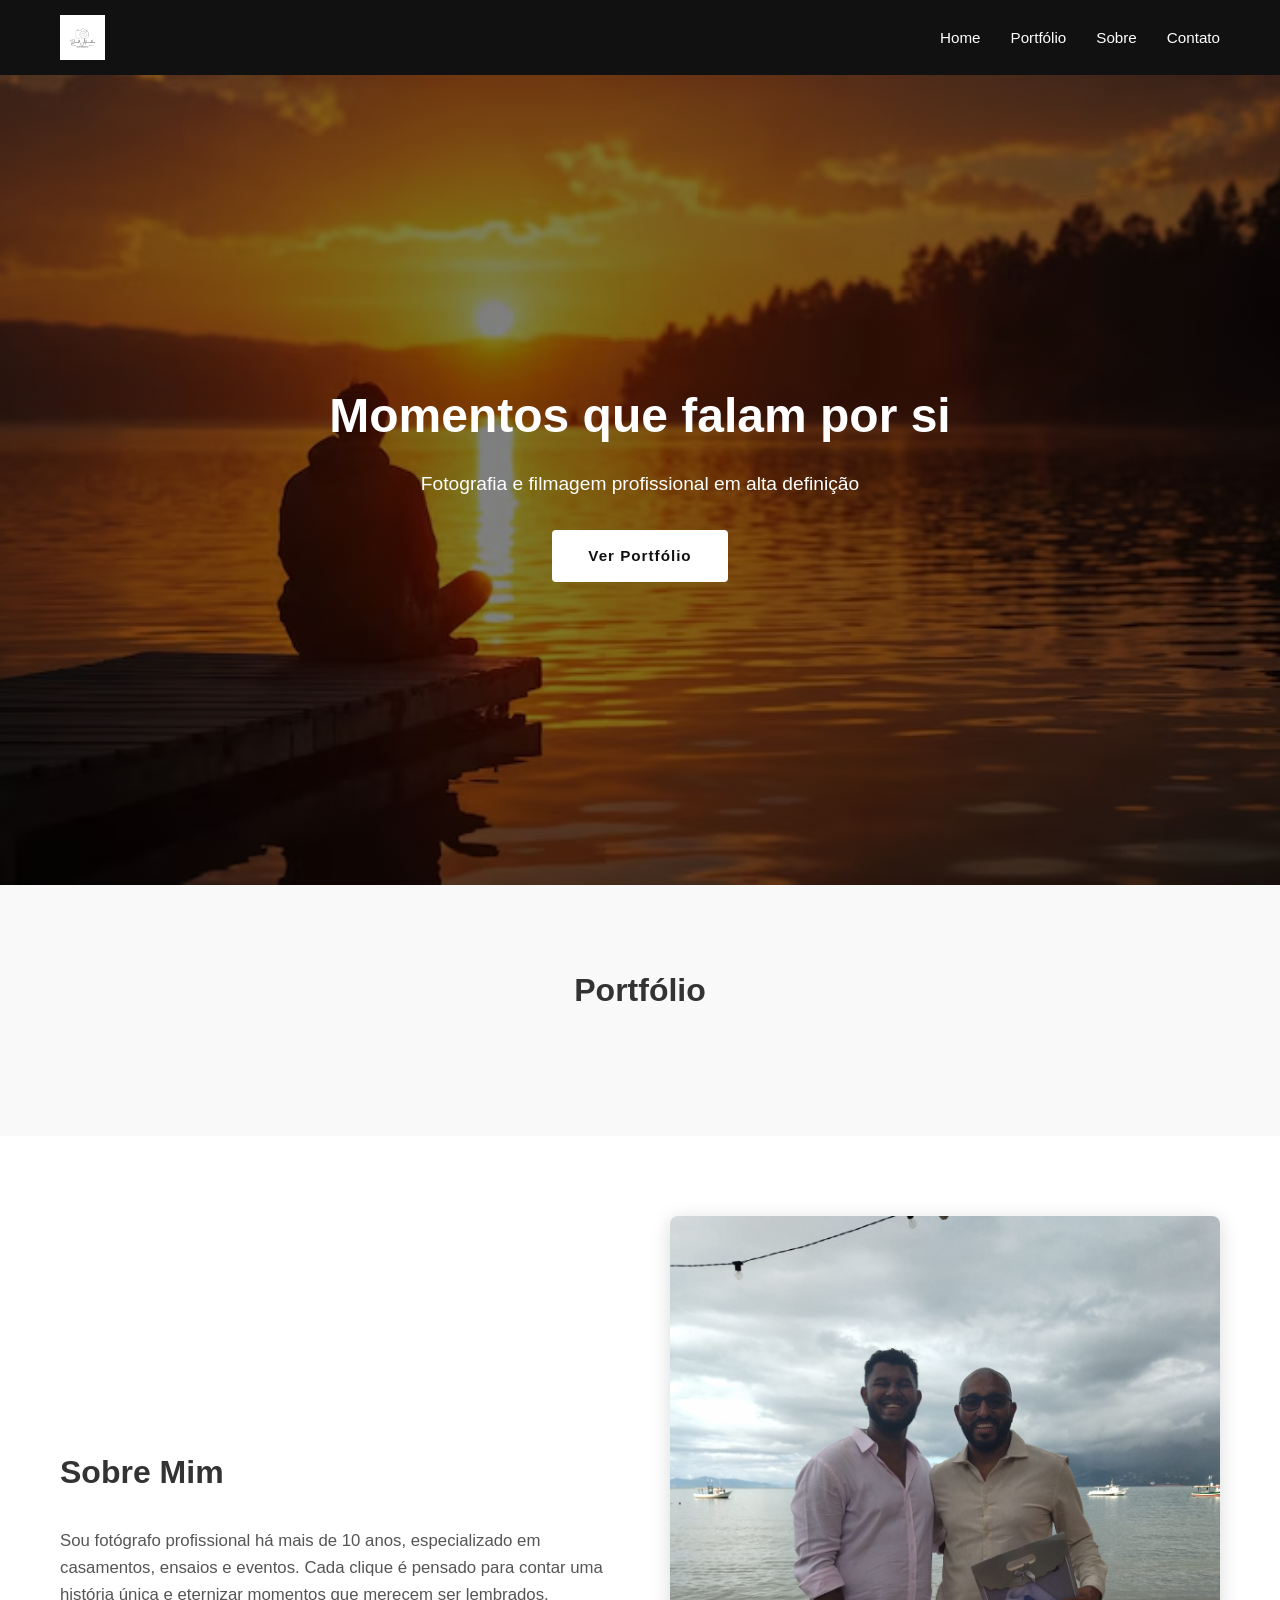
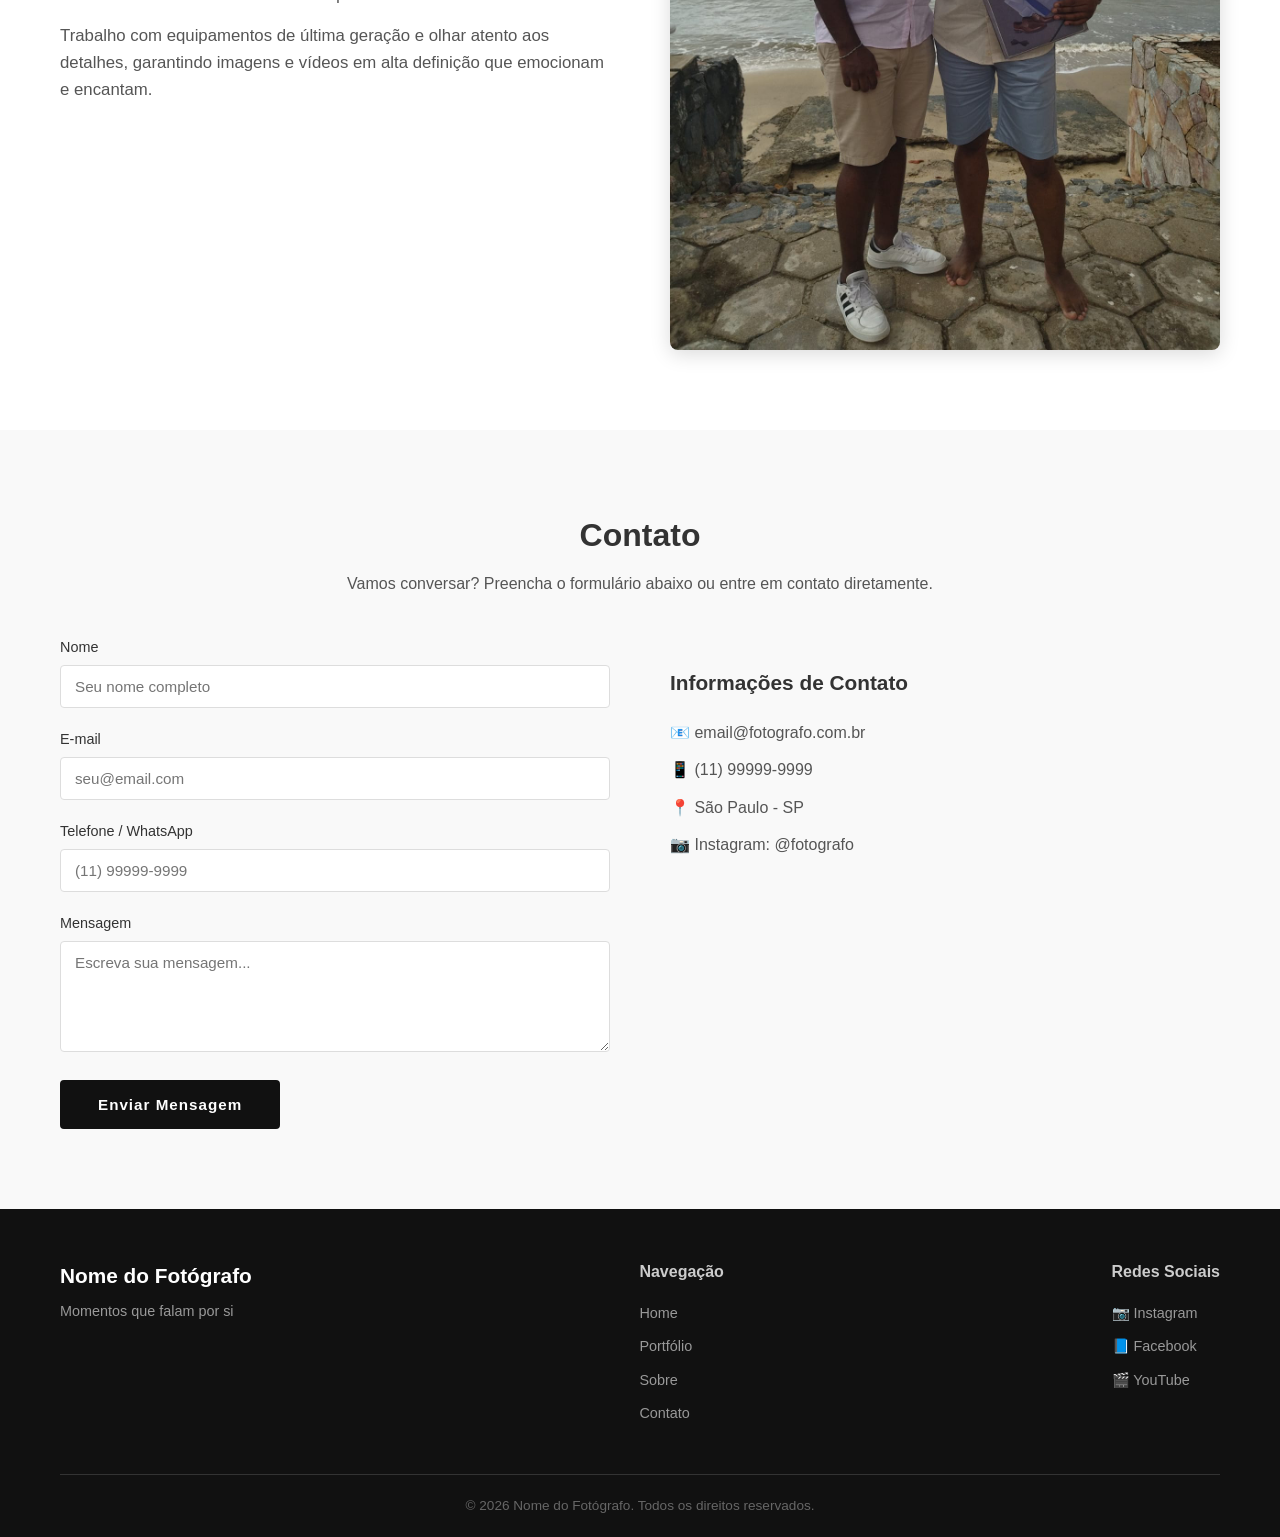
==== index.html @ e38100e6 "Google Analytics integrado" ====
<!DOCTYPE html>
<html lang="pt-br">
<head>
    <meta charset="UTF-8">
    <meta name="viewport" content="width=device-width, initial-scale=1.0">
    
    <!-- SEO -->
    <title>DVD - David Alexandre | Fotógrafo Profissional</title>
    <meta name="description" content="Fotógrafo profissional em São Paulo. Especializado em casamentos, ensaios e eventos. Fotos e vídeos em alta definição.">
    <meta name="keywords" content="fotógrafo, fotografia, casamento, ensaio, vídeo, São Paulo, alta definição, 4K">
    <meta name="author" content="David Alexandre">
    <meta name="robots" content="index, follow">
    
    <!-- Open Graph (WhatsApp, Facebook, Instagram) -->
    <meta property="og:title" content="DVD - David Alexandre | Fotógrafo Profissional">
    <meta property="og:description" content="Momentos que falam por si. Fotografia e filmagem profissional em alta definição.">
    <meta property="og:image" content="https://dev-ale1.github.io/site-fotografo/fotos/logo-og.png">
    <meta property="og:url" content="https://dev-ale1.github.io/site-fotografo">
    <meta property="og:type" content="website">
    
    <!-- Google tag (gtag.js) -->
    <script async src="https://www.googletagmanager.com/gtag/js?id=G-S7E1XCD8PY"></script>
    <script>
    window.dataLayer = window.dataLayer || [];
    function gtag(){dataLayer.push(arguments);}
    gtag('js', new Date());
     gtag('config', 'G-S7E1XCD8PY');
    </script>

    <!-- CSS -->
    <link rel="stylesheet" href="css/estilo.css?v=2">
    <link rel="stylesheet" href="css/responsivo.css?v=2">
    
    <!-- Favicon -->
    <link rel="icon" href="favicon.ico" type="image/x-icon">
</head>

<body>
    
    <header>
    <div class="container">
        <h1>
            <img src="fotos/logo.png" alt="DVD - David Alexandre | Fotógrafo" style="height: 45px; width: auto; max-width: 180px;">
        </h1>

        <nav>
            <ul>
                <li><a href="#home">Home</a></li>
                <li><a href="#portfolio">Portfólio</a></li>
                <li><a href="#sobre">Sobre</a></li>
                <li><a href="#contato">Contato</a></li>
            </ul>
        </nav>
    </div>
</header>

<main>
    <section id="home" class="hero">
        <div class="container">
            <h2>Momentos que falam por si</h2>
            <p>Fotografia e filmagem profissional em alta definição</p>
            <a href="#portfolio" class="btn">Ver Portfólio</a>
        </div>
    </section>

    <section id="portfolio" class="portfolio">
    <div class="container">
        <h2>Portfólio</h2>
        <div class="galeria">
             <!-- Fotos carregadas do Firebase -->            
        </div>
    </div>
</section>

<section id="sobre" class="sobre">
    <div class="container">
        <div class="sobre-conteudo">
            <div class="sobre-texto">
                <h2>Sobre Mim</h2>
                <p>
                    Sou fotógrafo profissional há mais de 10 anos, especializado em 
                    casamentos, ensaios e eventos. Cada clique é pensado para contar 
                    uma história única e eternizar momentos que merecem ser lembrados.
                </p>
                <p>
                    Trabalho com equipamentos de última geração e olhar atento aos 
                    detalhes, garantindo imagens e vídeos em alta definição que 
                    emocionam e encantam.
                </p>
            </div>
            <div class="sobre-imagem">
                <img src="fotos/fotografo.jpeg" alt="Foto do fotógrafo" loading="lazy">
            </div>
        </div>
    </div>
</section>

<section id="contato" class="contato">
    <div class="container">
        <h2>Contato</h2>
        <p>Vamos conversar? Preencha o formulário abaixo ou entre em contato diretamente.</p>
        
        <div class="contato-conteudo">
            
            <form class="formulario">
                <div class="campo">
                    <label for="nome">Nome</label>
                    <input type="text" id="nome" name="nome" placeholder="Seu nome completo" required>
                </div>
                
                <div class="campo">
                    <label for="email">E-mail</label>
                    <input type="email" id="email" name="email" placeholder="seu@email.com" required>
                </div>
                
                <div class="campo">
                    <label for="telefone">Telefone / WhatsApp</label>
                    <input type="tel" id="telefone" name="telefone" placeholder="(11) 99999-9999">
                </div>
                
                <div class="campo">
                    <label for="mensagem">Mensagem</label>
                    <textarea id="mensagem" name="mensagem" rows="5" placeholder="Escreva sua mensagem..." required></textarea>
                </div>
                
                <button type="submit" class="btn">Enviar Mensagem</button>
            </form>
            
            <div class="contato-info">
                <h3>Informações de Contato</h3>
                <p>📧 email@fotografo.com.br</p>
                <p>📱 (11) 99999-9999</p>
                <p>📍 São Paulo - SP</p>
                <p>📷 Instagram: @fotografo</p>
            </div>
            
        </div>
    </div>
</section>
</main>

<footer>
    <div class="container">
        <div class="footer-conteudo">
            
            <div class="footer-marca">
                <h3>Nome do Fotógrafo</h3>
                <p>Momentos que falam por si</p>
            </div>
            
            <div class="footer-links">
                <h4>Navegação</h4>
                <ul>
                    <li><a href="#home">Home</a></li>
                    <li><a href="#portfolio">Portfólio</a></li>
                    <li><a href="#sobre">Sobre</a></li>
                    <li><a href="#contato">Contato</a></li>
                </ul>
            </div>
            
            <div class="footer-social">
                <h4>Redes Sociais</h4>
                <ul>
                    <li><a href="#">📷 Instagram</a></li>
                    <li><a href="#">📘 Facebook</a></li>
                    <li><a href="#">🎬 YouTube</a></li>
                </ul>
            </div>
            
        </div>
        
        <div class="footer-copy">
            <p>&copy; 2026 Nome do Fotógrafo. Todos os direitos reservados.</p>
        </div>
    </div>
</footer>
   
  <script src="https://www.gstatic.com/firebasejs/9.23.0/firebase-app-compat.js"></script>
  <script src="https://www.gstatic.com/firebasejs/9.23.0/firebase-firestore-compat.js"></script>
  <script src="js/script.js"></script>
  <script src="js/site.js"></script>

</body>
</body>
</html>
---- css/estilo.css ----
/* ========== RESET E CONFIGURAÇÕES BASE ========== */

* {
    margin: 0;
    padding: 0;
    box-sizing: border-box;
}

html {
    scroll-behavior: smooth;
}

body {
    font-family: 'Segoe UI', Tahoma, Geneva, Verdana, sans-serif;
    line-height: 1.6;
    color: #333;
    background-color: #fff;
}

.container {
    max-width: 1200px;
    margin: 0 auto;
    padding: 0 20px;
}

img {
    max-width: 100%;
    height: auto;
    display: block;
}

a {
    text-decoration: none;
    color: inherit;
}

ul {
    list-style: none;
}

/* ========== HEADER E MENU ========== */

header {
    background-color: #111;
    color: #fff;
    padding: 15px 0;
    position: sticky;
    top: 0;
    z-index: 1000;
}

header .container {
    display: flex;
    justify-content: space-between;
    align-items: center;
}

header h1 {
    font-size: 1.5rem;
    font-weight: 700;
    letter-spacing: 1px;
}

header h1 img {
    height: 45px;
    width: auto;
    vertical-align: middle;
}

header nav ul {
    display: flex;
    gap: 30px;
}

header nav a {
    font-size: 0.95rem;
    font-weight: 500;
    transition: color 0.3s;
}

header nav a:hover {
    color: #ccc;
}

/* ========== MENU MOBILE ========== */

.menu-toggle {
    display: none;
    background: none;
    border: none;
    color: #fff;
    font-size: 1.8rem;
    cursor: pointer;
}

/* ========== SEÇÃO HERO ========== */

.hero {
    background: linear-gradient(rgba(0, 0, 0, 0.5), rgba(0, 0, 0, 0.5)),
        url('../fotos/hero-bg.jpg');
    background-size: cover;
    background-position: center;
    background-repeat: no-repeat;
    height: 90vh;
    display: flex;
    align-items: center;
    text-align: center;
    color: #fff;
}

.hero h2 {
    font-size: 3rem;
    margin-bottom: 15px;
}

.hero p {
    font-size: 1.2rem;
    margin-bottom: 30px;
}

.btn {
    display: inline-block;
    background-color: #fff;
    color: #111;
    padding: 14px 36px;
    border-radius: 4px;
    font-weight: 600;
    font-size: 0.95rem;
    letter-spacing: 1px;
    transition: background-color 0.3s, color 0.3s;
}

.btn:hover {
    background-color: #111;
    color: #fff;
}

/* ========== SEÇÃO PORTFÓLIO ========== */

.portfolio {
    padding: 80px 0;
    background-color: #f9f9f9;
}

.portfolio h2 {
    text-align: center;
    font-size: 2rem;
    margin-bottom: 40px;
}

.galeria {
    display: grid;
    grid-template-columns: repeat(3, 1fr);
    gap: 20px;
}

.foto {
    overflow: hidden;
    border-radius: 6px;
    box-shadow: 0 4px 15px rgba(0, 0, 0, 0.1);
    transition: transform 0.3s, box-shadow 0.3s;
}

.foto:hover {
    transform: scale(1.03);
    box-shadow: 0 8px 25px rgba(0, 0, 0, 0.2);
}

.foto img {
    width: 100%;
    height: 300px;
    object-fit: cover;
}

/* ========== SEÇÃO SOBRE ========== */

.sobre {
    padding: 80px 0;
}

.sobre h2 {
    font-size: 2rem;
    margin-bottom: 30px;
}

.sobre-conteudo {
    display: flex;
    align-items: center;
    gap: 60px;
}

.sobre-texto {
    flex: 1;
}

.sobre-texto p {
    margin-bottom: 15px;
    font-size: 1.05rem;
    color: #555;
}

.sobre-imagem {
    flex: 1;
}

.sobre-imagem img {
    width: 100%;
    border-radius: 8px;
    box-shadow: 0 4px 20px rgba(0, 0, 0, 0.15);
}

/* ========== SEÇÃO CONTATO ========== */

.contato {
    padding: 80px 0;
    background-color: #f9f9f9;
}

.contato h2 {
    text-align: center;
    font-size: 2rem;
    margin-bottom: 10px;
}

.contato>.container>p {
    text-align: center;
    color: #555;
    margin-bottom: 40px;
}

.contato-conteudo {
    display: flex;
    gap: 60px;
}

.formulario {
    flex: 1;
}

.contato-info {
    flex: 1;
}

.campo {
    margin-bottom: 20px;
}

.campo label {
    display: block;
    margin-bottom: 6px;
    font-weight: 500;
    font-size: 0.9rem;
    color: #333;
}

.campo input,
.campo textarea {
    width: 100%;
    padding: 12px 14px;
    border: 1px solid #ddd;
    border-radius: 4px;
    font-family: inherit;
    font-size: 0.95rem;
    transition: border-color 0.3s;
}

.campo input:focus,
.campo textarea:focus {
    outline: none;
    border-color: #888;
}

.campo textarea {
    resize: vertical;
}

.formulario .btn {
    border: 2px solid #111;
    cursor: pointer;
    background-color: #111;
    color: #fff;
}

.formulario .btn:hover {
    background-color: #fff;
    color: #111;
}

.contato-info {
    padding-top: 30px;
}

.contato-info h3 {
    font-size: 1.3rem;
    margin-bottom: 20px;
}

.contato-info p {
    margin-bottom: 12px;
    font-size: 1rem;
    color: #555;
}

/* ========== FOOTER ========== */

footer {
    background-color: #111;
    color: #fff;
    padding: 50px 0 20px;
}

.footer-conteudo {
    display: flex;
    justify-content: space-between;
    gap: 40px;
    margin-bottom: 40px;
}

.footer-marca h3 {
    font-size: 1.3rem;
    margin-bottom: 8px;
}

.footer-marca p {
    color: #999;
    font-size: 0.9rem;
}

.footer-links h4,
.footer-social h4 {
    font-size: 1rem;
    margin-bottom: 15px;
    color: #ccc;
}

.footer-links ul li,
.footer-social ul li {
    margin-bottom: 8px;
}

.footer-links a,
.footer-social a {
    color: #999;
    font-size: 0.9rem;
    transition: color 0.3s;
}

.footer-links a:hover,
.footer-social a:hover {
    color: #fff;
}

.footer-copy {
    border-top: 1px solid #333;
    padding-top: 20px;
    text-align: center;
}

.footer-copy p {
    color: #666;
    font-size: 0.85rem;
}

/* ========== SEÇÃO VÍDEOS ========== */

.videos {
    padding: 80px 0;
}

.videos h2 {
    text-align: center;
    font-size: 2rem;
    margin-bottom: 40px;
}

.galeria-videos {
    display: grid;
    grid-template-columns: repeat(2, 1fr);
    gap: 30px;
}

@media (max-width: 768px) {
    .galeria-videos {
        grid-template-columns: 1fr;
    }
}

/* Quando tiver apenas 1 vídeo, centraliza */
.galeria-videos:has(.video-item:only-child) {
    grid-template-columns: 600px;
    justify-content: center;
}

.video-item {
    background-color: #f9f9f9;
    border-radius: 8px;
    overflow: hidden;
    box-shadow: 0 4px 15px rgba(0, 0, 0, 0.1);    
}

.video-item iframe {
    display: block;
}

.video-item p {
    padding: 15px;
    font-size: 0.95rem;
    color: #333;
    text-align: center;
}

@media (max-width: 768px) {
    .galeria-videos {
        grid-template-columns: 1fr;
    }
}
/* ========== LIGHTBOX ========== */

.lightbox {
    display: none;
    position: fixed;
    top: 0;
    left: 0;
    width: 100%;
    height: 100%;
    background-color: rgba(0, 0, 0, 0.9);
    z-index: 2000;
    justify-content: center;
    align-items: center;
}

.lightbox.ativo {
    display: flex;
}

.lightbox-img {
    max-width: 90%;
    max-height: 90%;
    object-fit: contain;
    border-radius: 4px;
}

.lightbox-fechar {
    position: absolute;
    top: 20px;
    right: 30px;
    color: #fff;
    font-size: 2.5rem;
    cursor: pointer;
    z-index: 2001;
    transition: color 0.3s;
}

.lightbox-fechar:hover {
    color: #ccc;
}

/* ========== MENSAGEM DE FEEDBACK ========== */

.mensagem-feedback {
    padding: 14px 18px;
    border-radius: 4px;
    margin-bottom: 20px;
    font-size: 0.9rem;
    font-weight: 500;
}

.mensagem-feedback.sucesso {
    background-color: #d4edda;
    color: #155724;
    border: 1px solid #c3e6cb;
}

.mensagem-feedback.erro {
    background-color: #f8d7da;
    color: #721c24;
    border: 1px solid #f5c6cb;
}
---- css/responsivo.css ----
/* ========== RESPONSIVO ========== */

/* Tablet (até 768px) */
@media (max-width: 768px) {

    .hero h2 {
        font-size: 2rem;
    }

    .hero p {
        font-size: 1rem;
    }

    .galeria {
        grid-template-columns: repeat(2, 1fr);
    }

    .sobre-conteudo {
        flex-direction: column;
        gap: 30px;
    }

    .contato-conteudo {
        flex-direction: column;
        gap: 30px;
    }

    .footer-conteudo {
        flex-direction: column;
        gap: 30px;
        text-align: center;
    }

}

/* Celular (até 480px) */
@media (max-width: 480px) {

    header .container {
        flex-direction: column;
        gap: 15px;
    }

    header nav ul {
        gap: 15px;
    }

    .hero {
        height: 70vh;
    }

    .hero h2 {
        font-size: 1.6rem;
    }

    .galeria {
        grid-template-columns: 1fr;
    }

    .foto img {
        height: 250px;
    }

    /* Menu mobile */
    .menu-toggle {
        display: block;
    }

    nav {
        display: none;
        width: 100%;
    }

    nav.ativo {
        display: block;
    }

    nav ul {
        flex-direction: column;
        gap: 15px;
        padding-top: 15px;
    }

}
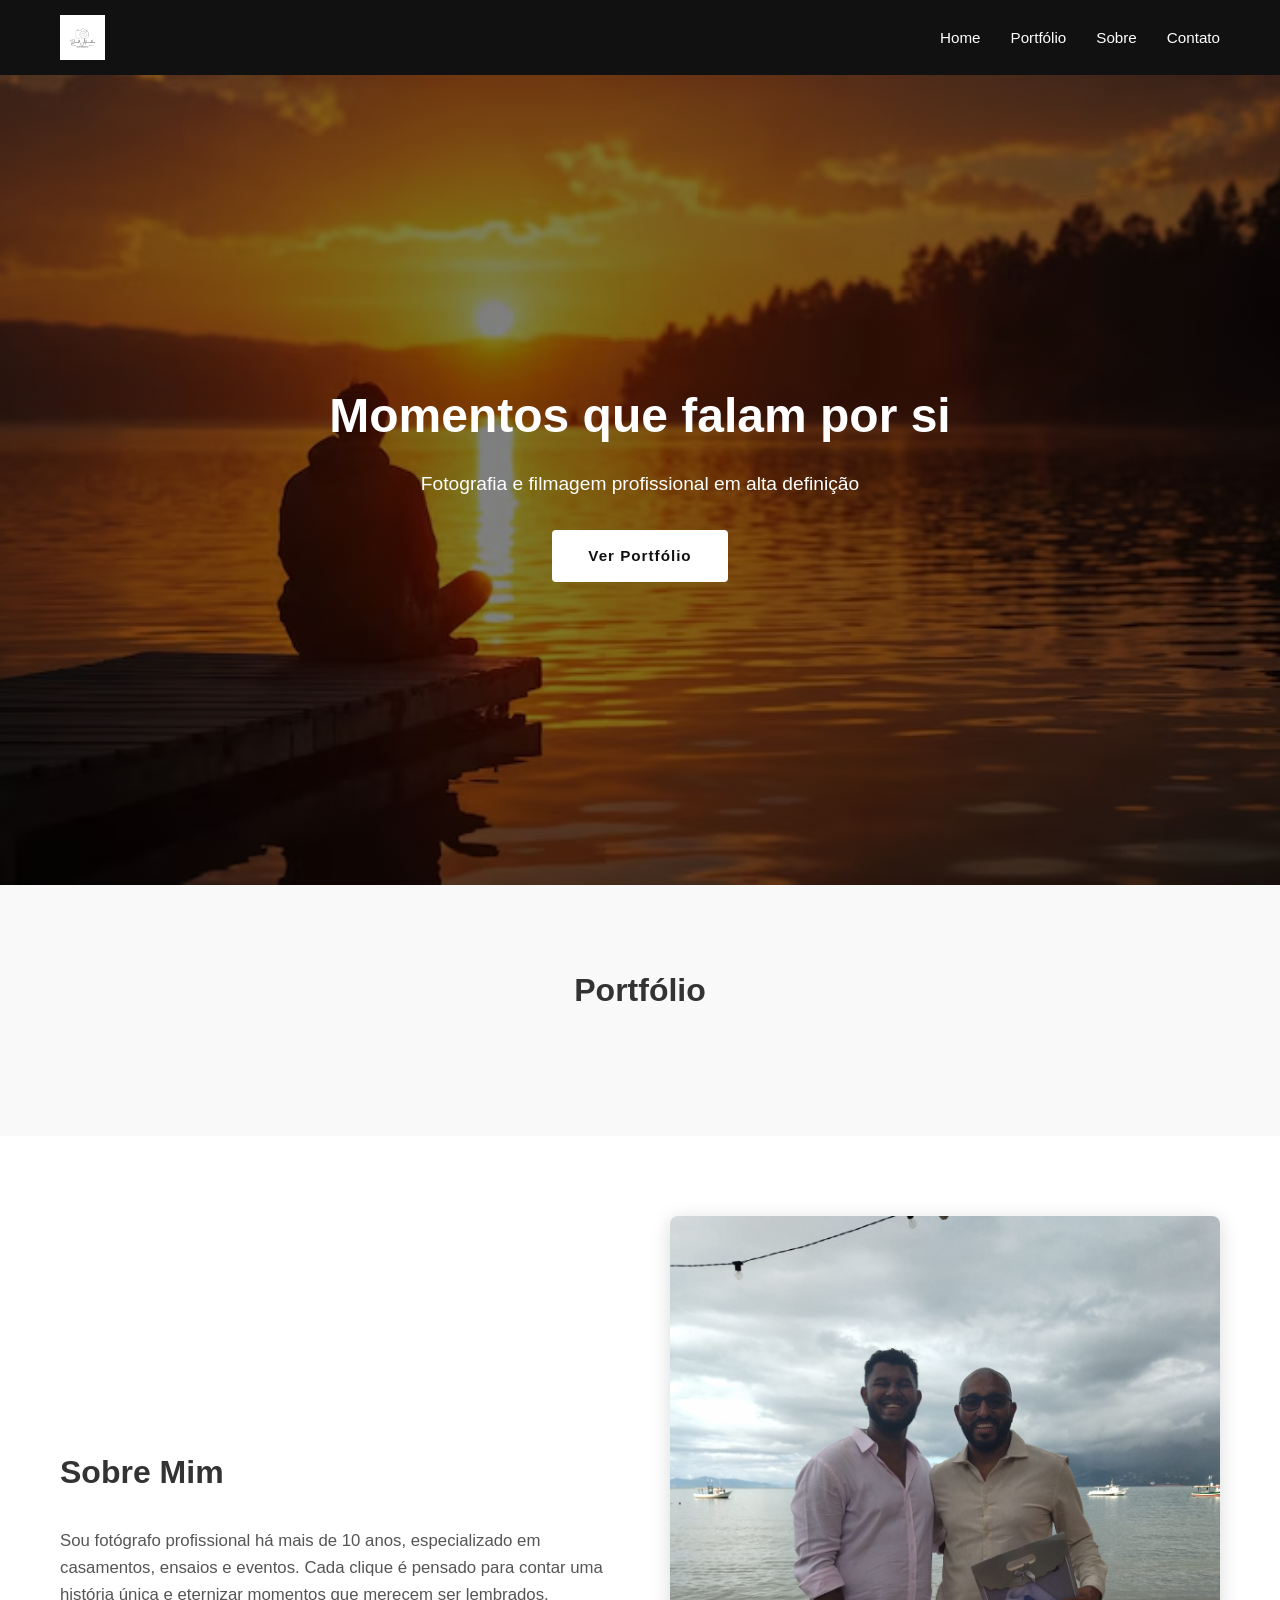
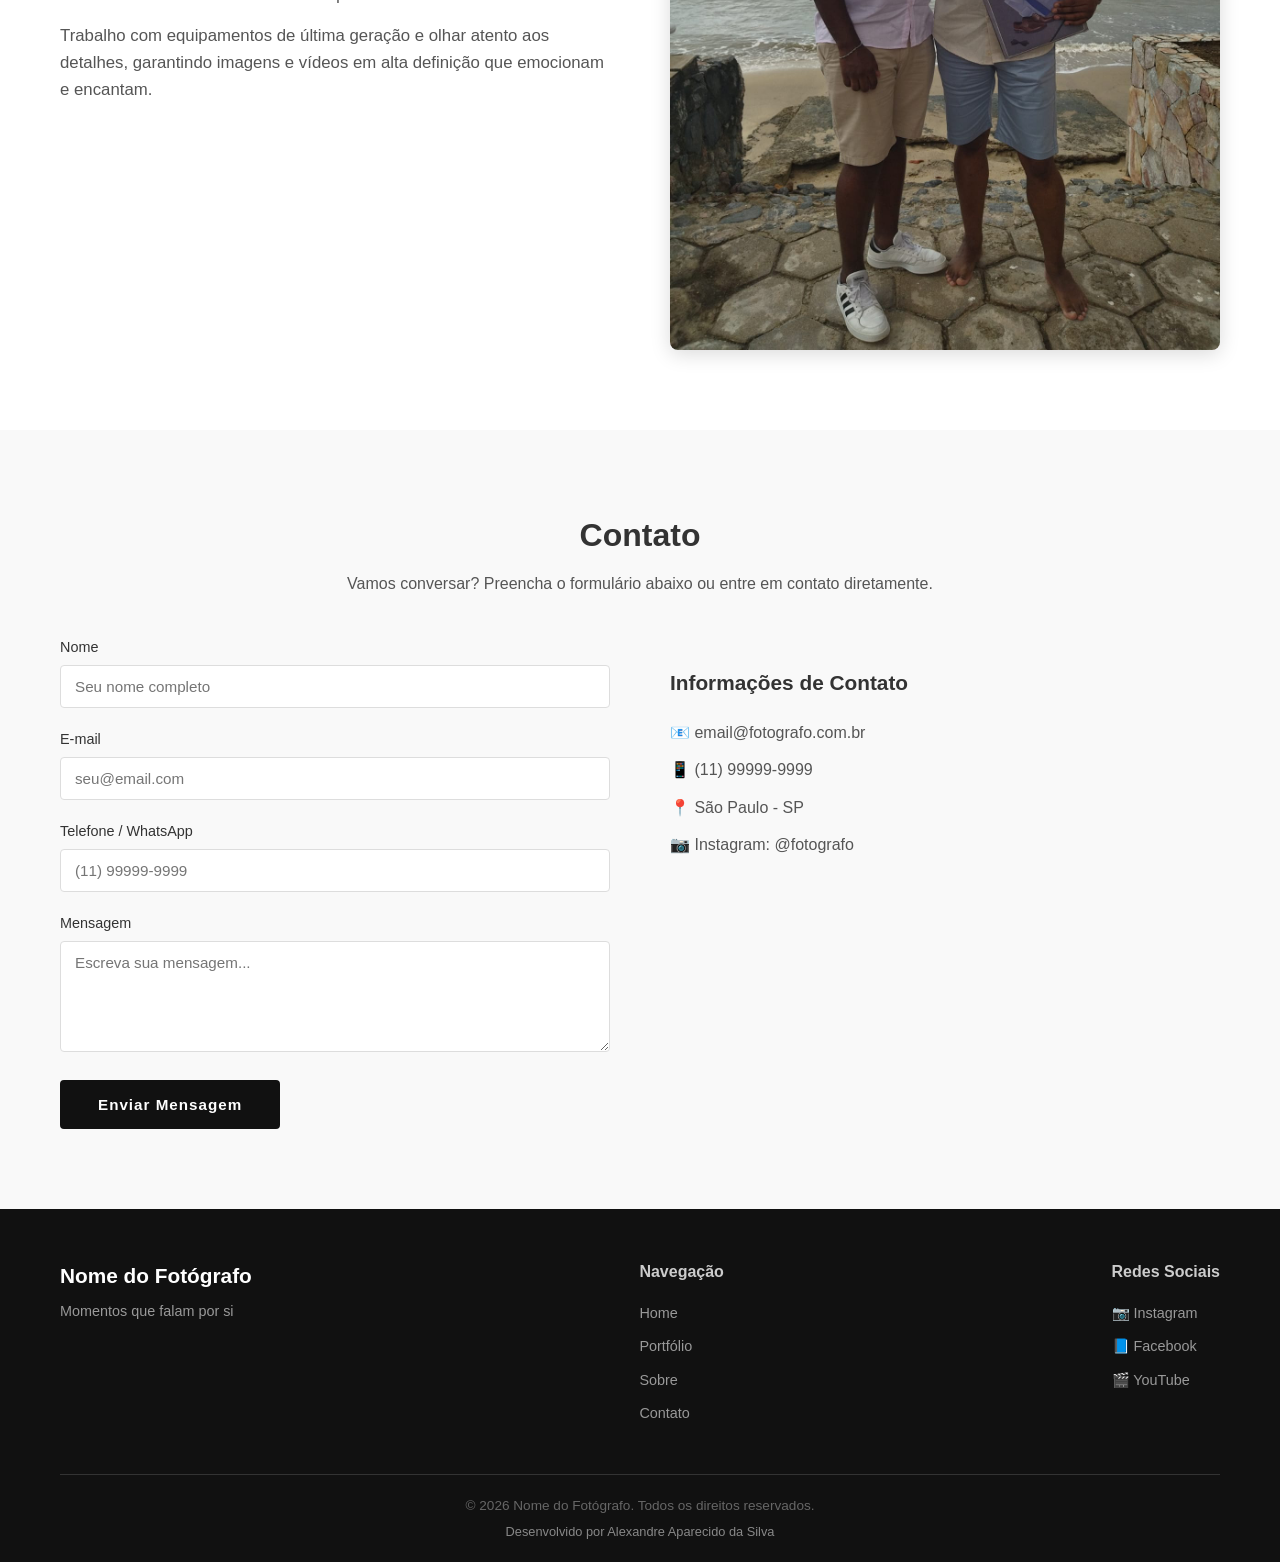
==== commit 2a445f0b: "Adicionar créditos" ====
--- a/index.html
+++ b/index.html
@@ -28,8 +28,8 @@
     </script>
 
     <!-- CSS -->
-    <link rel="stylesheet" href="css/estilo.css?v=2">
-    <link rel="stylesheet" href="css/responsivo.css?v=2">
+    <link rel="stylesheet" href="css/estilo.css?v=3">
+    <link rel="stylesheet" href="css/responsivo.css?v=3">
     
     <!-- Favicon -->
     <link rel="icon" href="favicon.ico" type="image/x-icon">
@@ -102,7 +102,7 @@
         
         <div class="contato-conteudo">
             
-            <form class="formulario">
+           <form class="formulario" action="https://formspree.io/f/mnjrvknr" method="POST">
                 <div class="campo">
                     <label for="nome">Nome</label>
                     <input type="text" id="nome" name="nome" placeholder="Seu nome completo" required>
@@ -171,6 +171,8 @@
         
         <div class="footer-copy">
             <p>&copy; 2026 Nome do Fotógrafo. Todos os direitos reservados.</p>
+            <p style="margin-top: 5px; font-size: 0.8rem; color: #888;">
+            Desenvolvido por Alexandre Aparecido da Silva
         </div>
     </div>
 </footer>
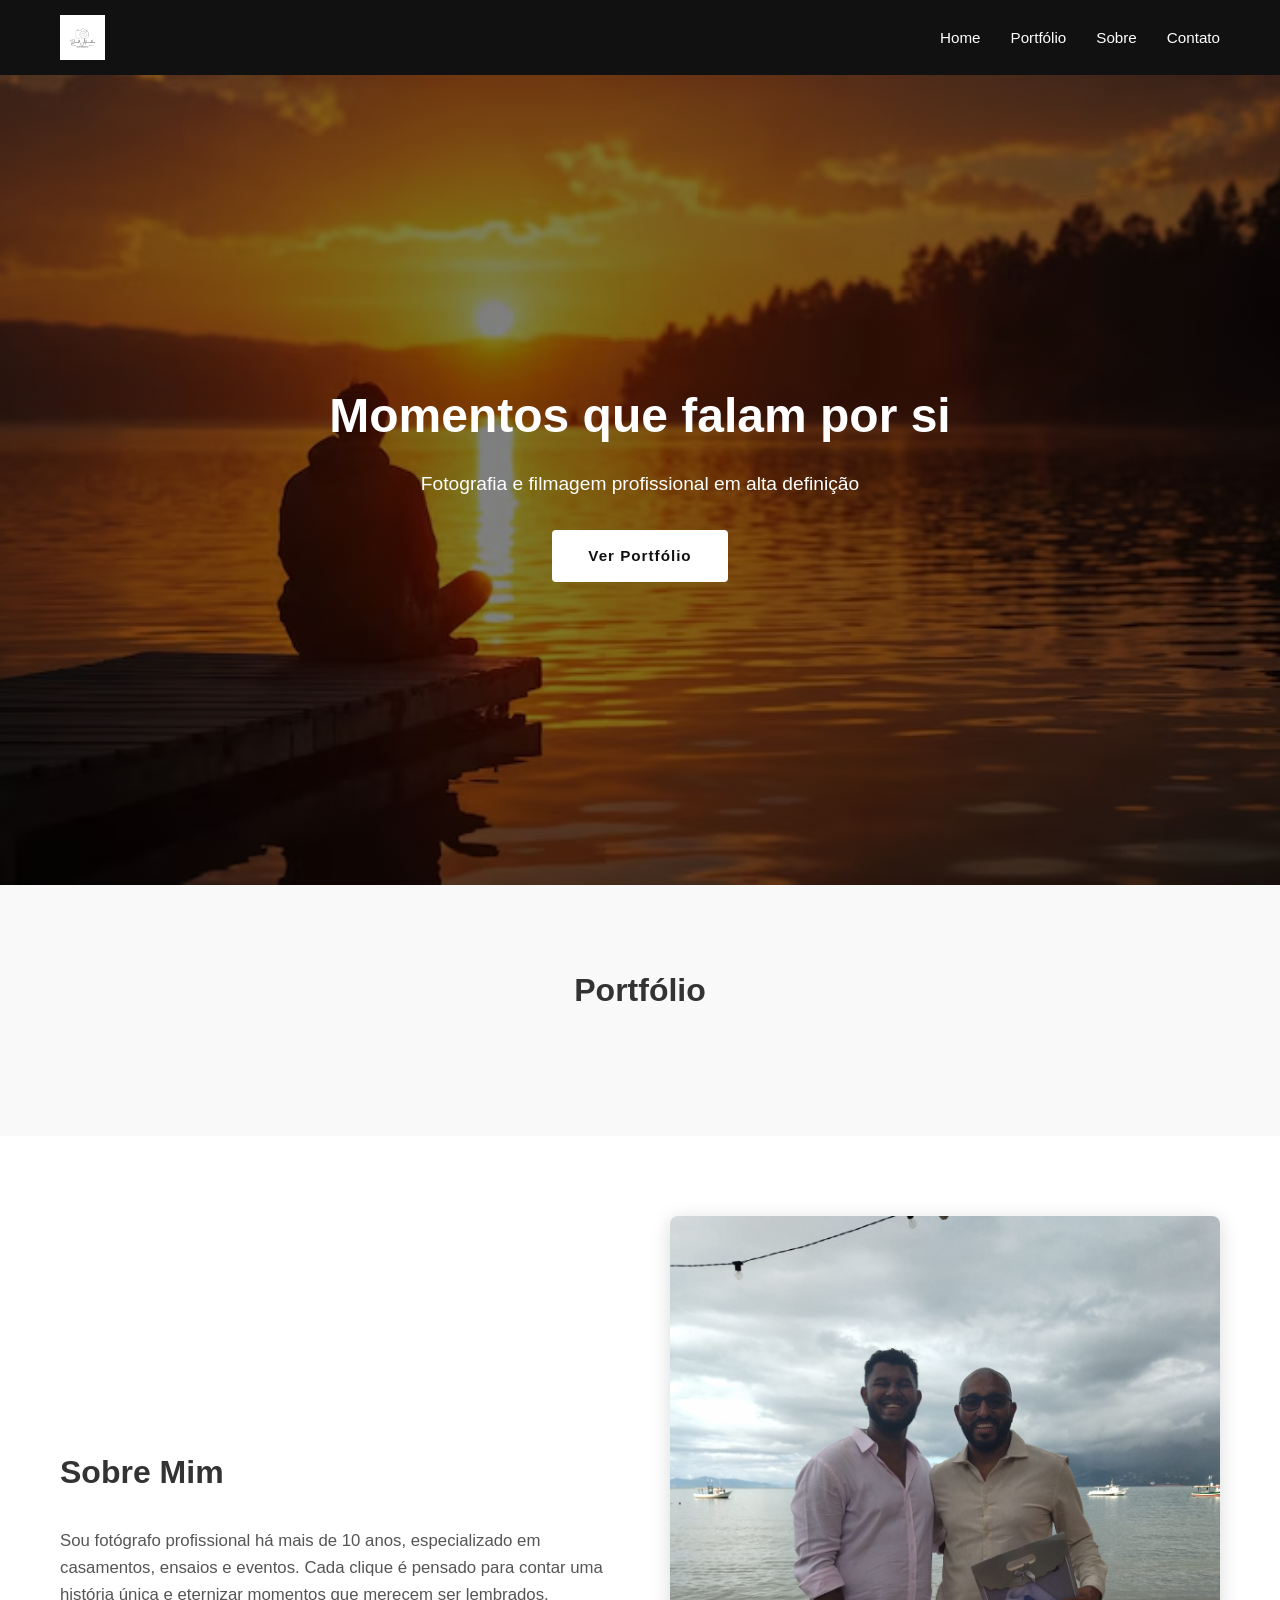
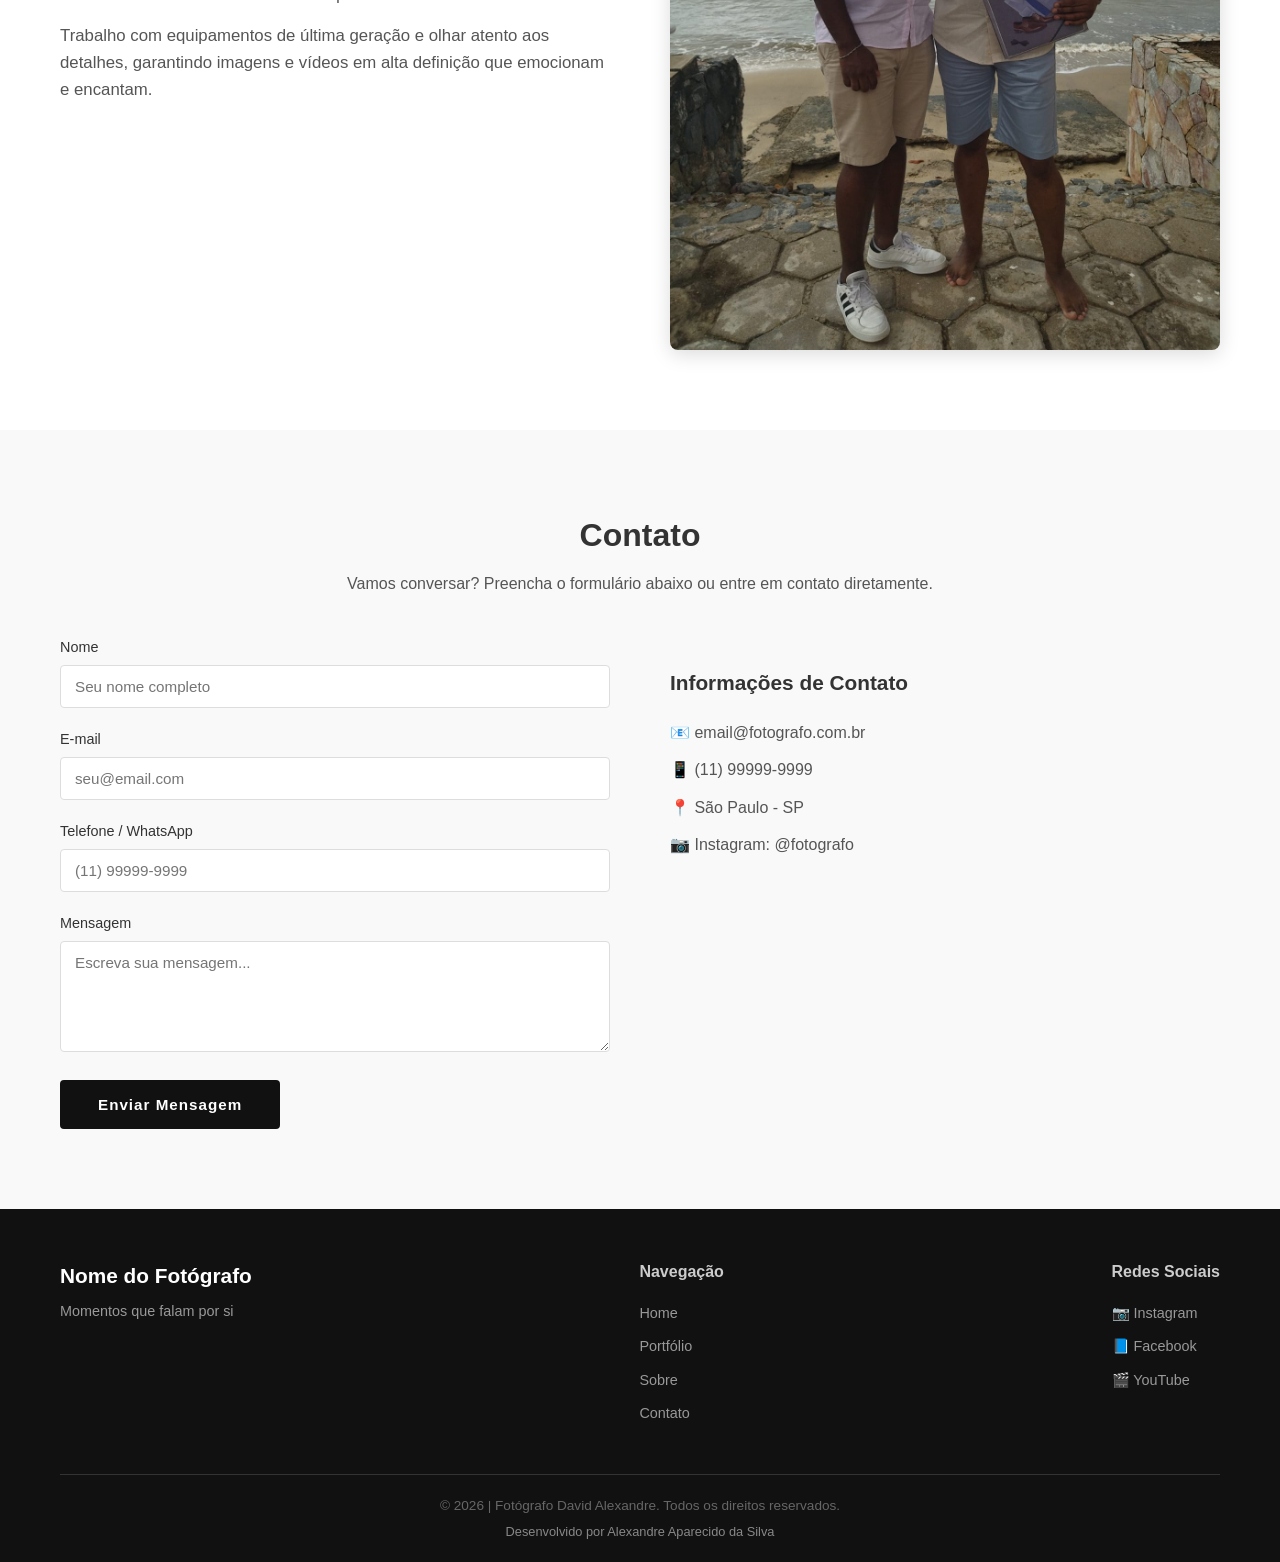
==== commit fee2362b: "Alteração no radapé" ====
--- a/index.html
+++ b/index.html
@@ -170,7 +170,7 @@
         </div>
         
         <div class="footer-copy">
-            <p>&copy; 2026 Nome do Fotógrafo. Todos os direitos reservados.</p>
+            <p>&copy; 2026 | Fotógrafo David Alexandre. Todos os direitos reservados.</p>
             <p style="margin-top: 5px; font-size: 0.8rem; color: #888;">
             Desenvolvido por Alexandre Aparecido da Silva
         </div>
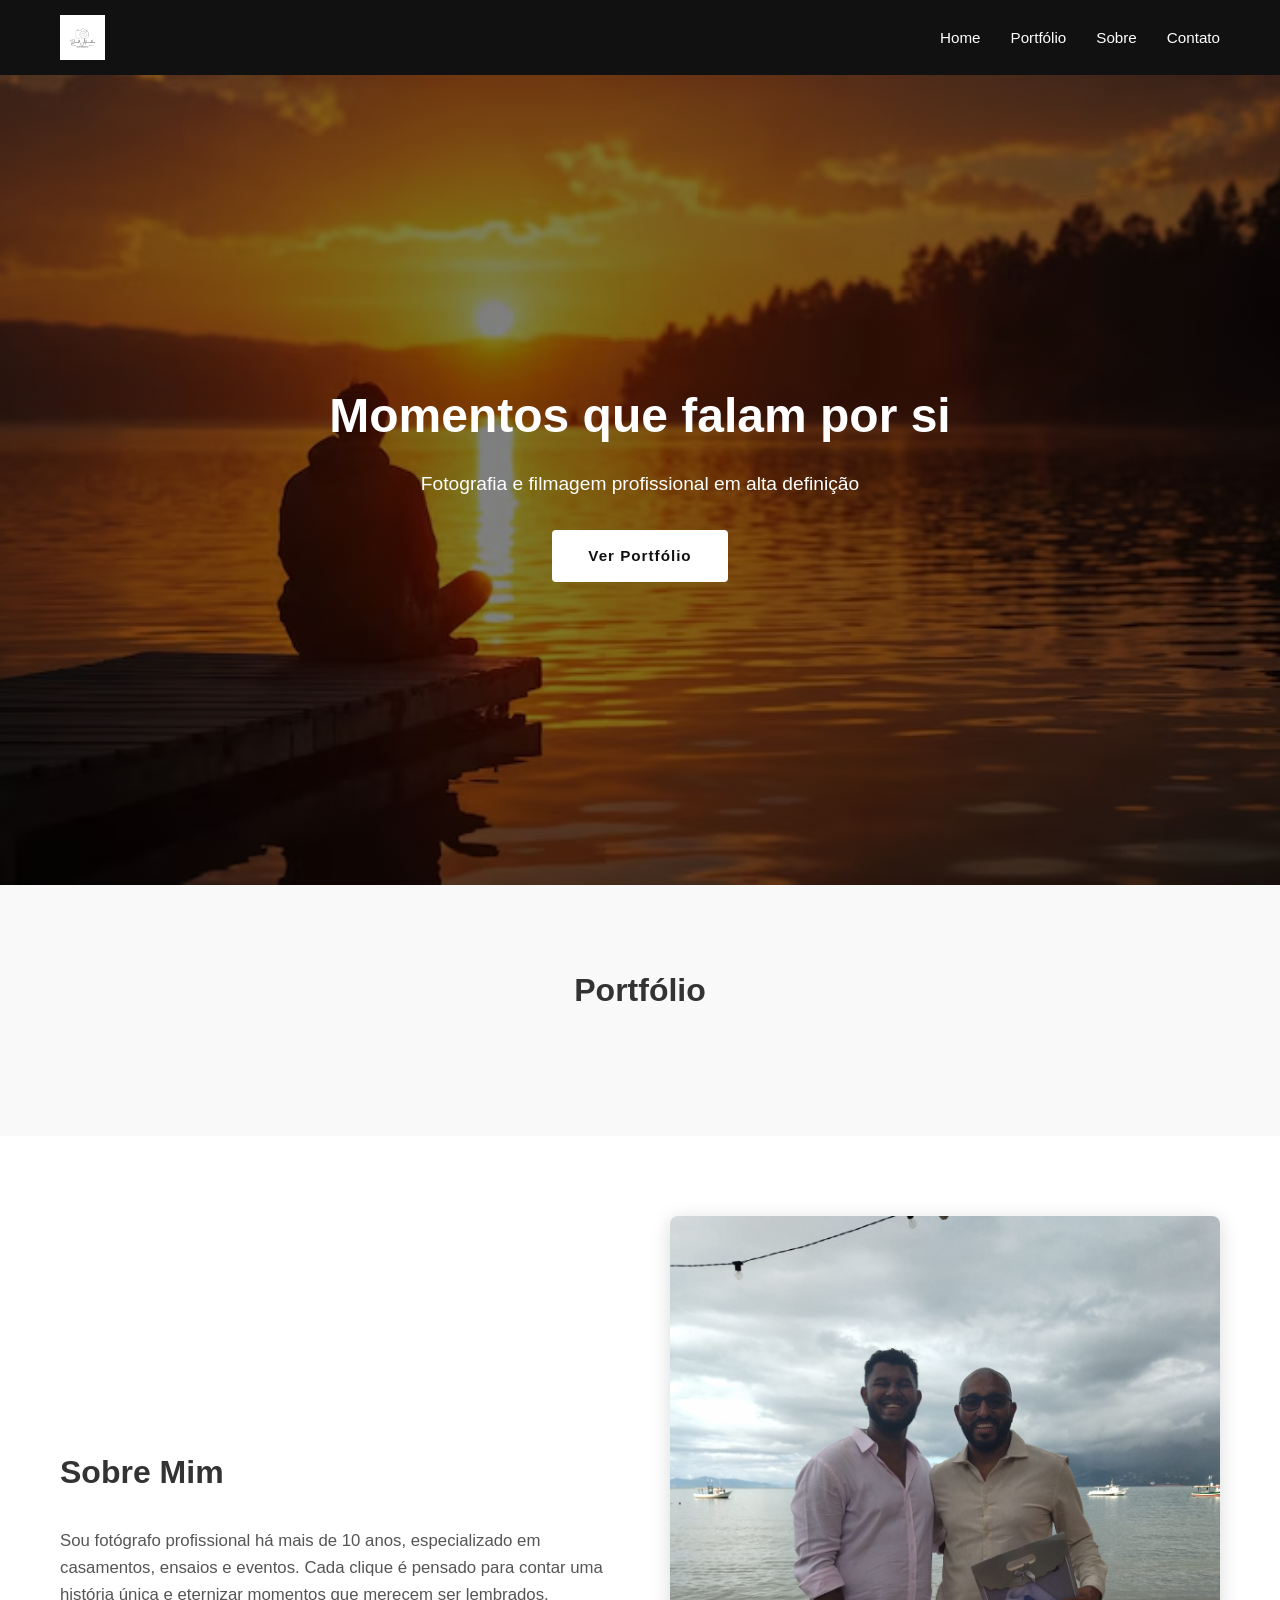
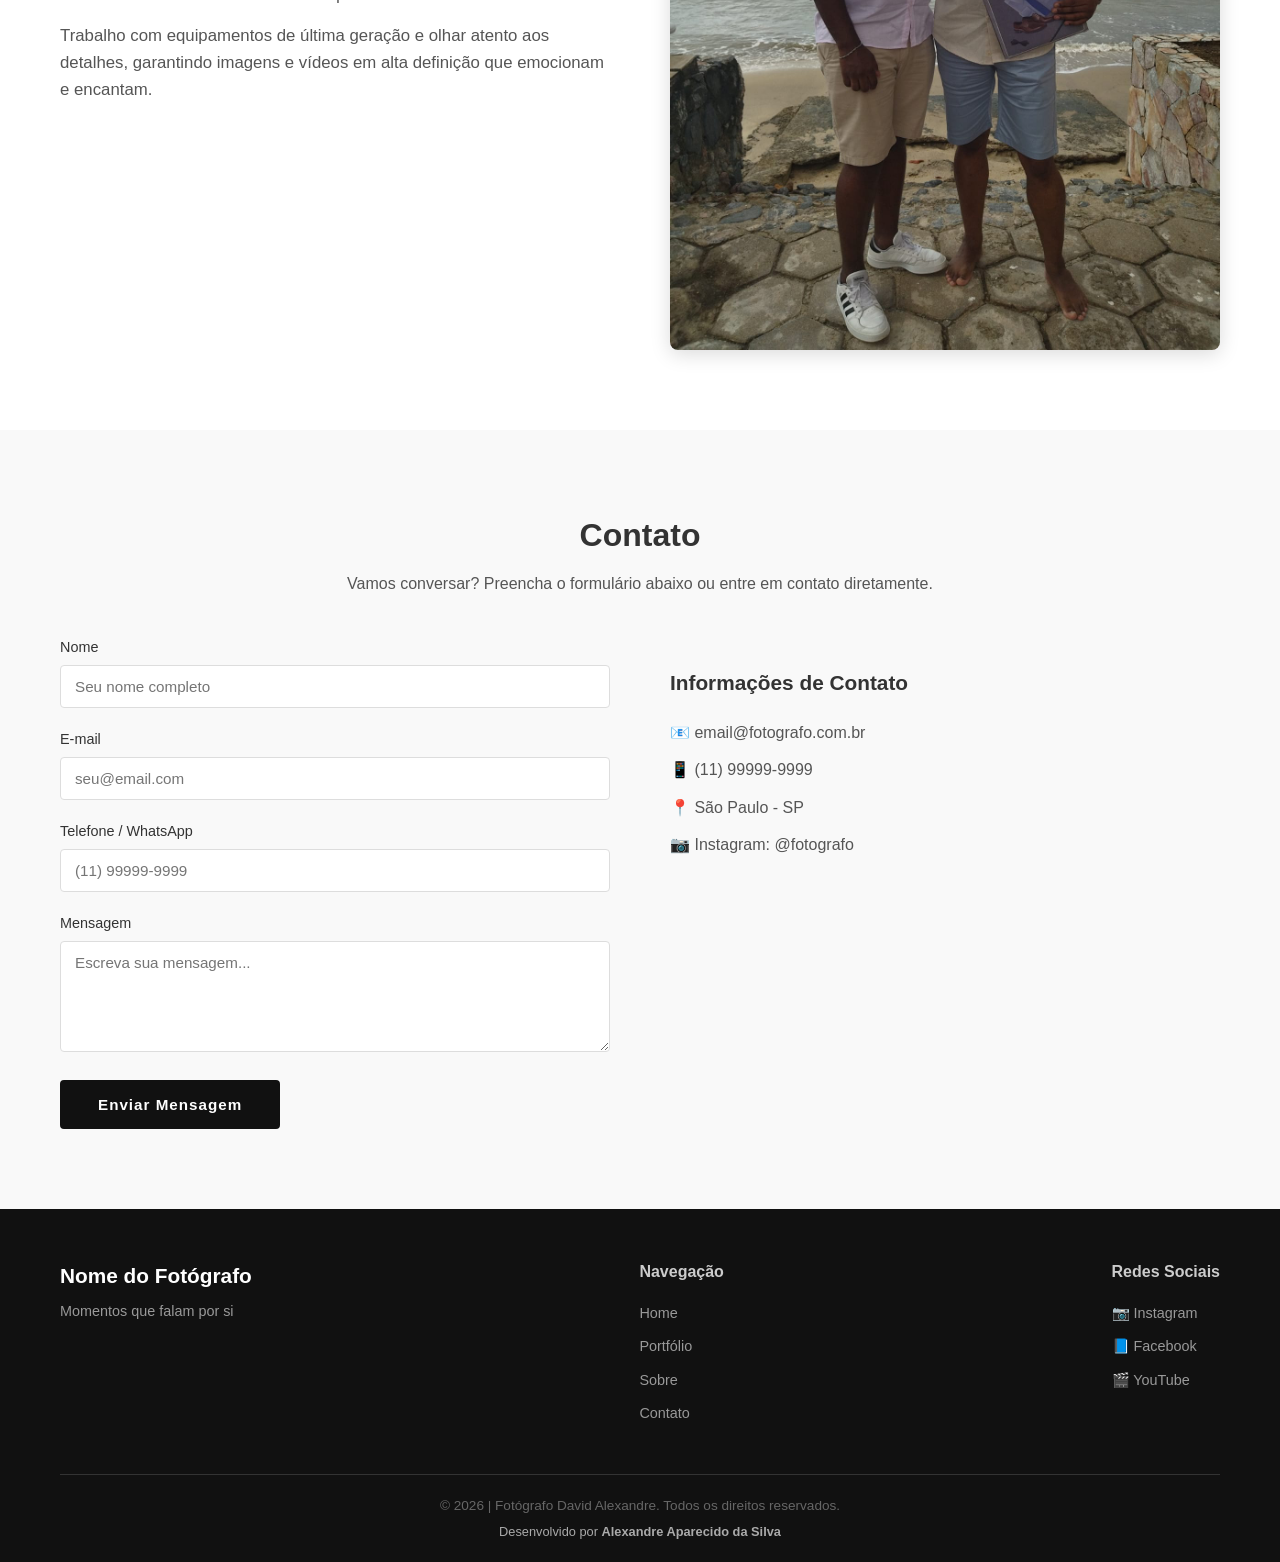
==== commit 269de469: "Ajustar créditos do desenvolvedor" ====
--- a/index.html
+++ b/index.html
@@ -169,11 +169,11 @@
             
         </div>
         
-        <div class="footer-copy">
-            <p>&copy; 2026 | Fotógrafo David Alexandre. Todos os direitos reservados.</p>
-            <p style="margin-top: 5px; font-size: 0.8rem; color: #888;">
-            Desenvolvido por Alexandre Aparecido da Silva
-        </div>
+     <div class="footer-copy">
+        <p>&copy; 2026 | Fotógrafo David Alexandre. Todos os direitos reservados.</p>
+        <p style="margin-top: 5px; font-size: 0.8rem; color: #aaa;">
+        Desenvolvido por <strong>Alexandre Aparecido da Silva</strong>
+        </p>
     </div>
 </footer>
    
